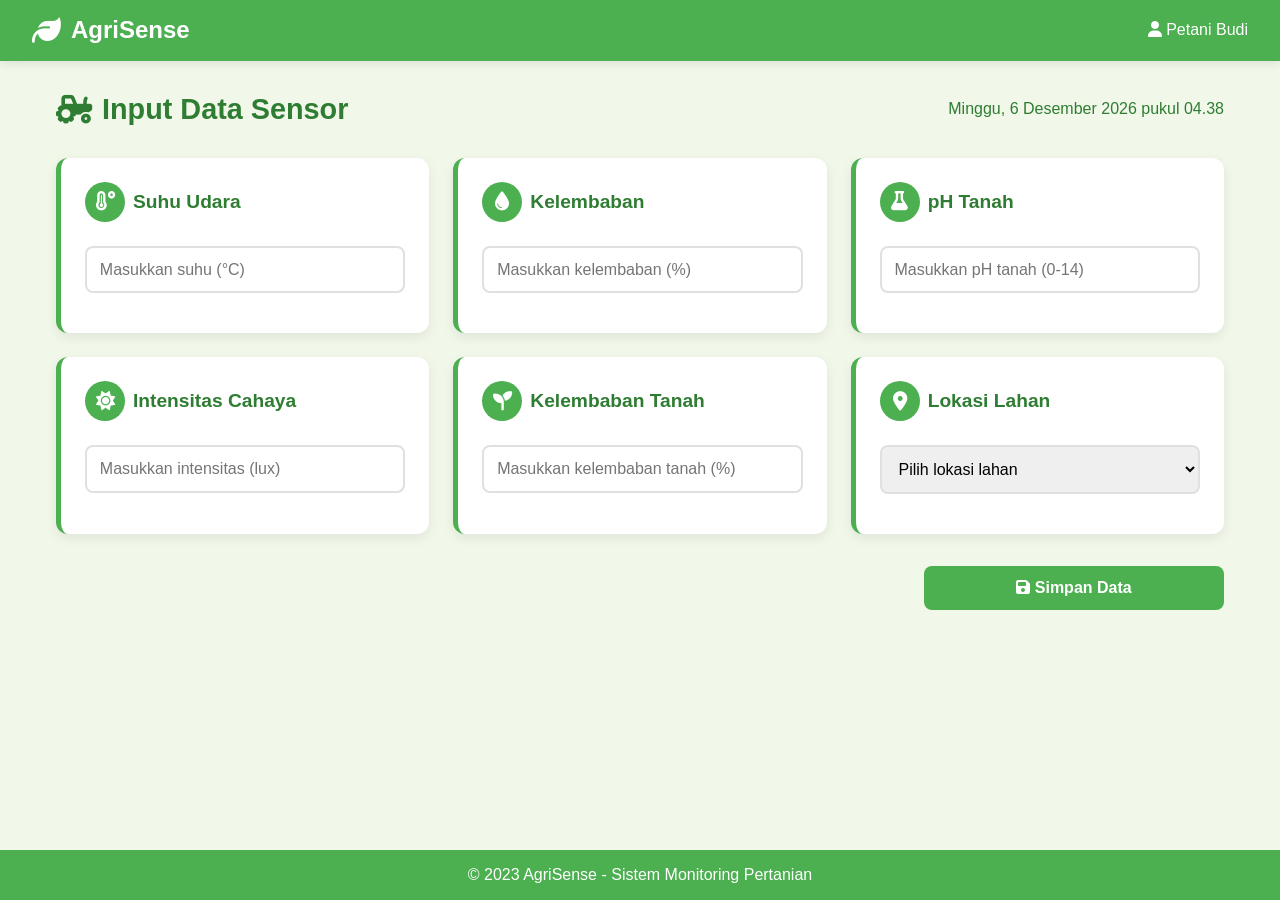
==== public/sensor.html @ 5c790355 "fix logo, add form sensor" ====
<!DOCTYPE html>
<html lang="id">
<head>
    <meta charset="UTF-8">
    <meta name="viewport" content="width=device-width, initial-scale=1.0">
    <title>AgriSense - Input Data Sensor</title>
    <link rel="stylesheet" href="https://cdnjs.cloudflare.com/ajax/libs/font-awesome/6.4.0/css/all.min.css">
    <style>
        :root {
            --primary: #4CAF50;
            --primary-dark: #388E3C;
            --secondary: #8BC34A;
            --background: #F1F8E9;
            --card-bg: #FFFFFF;
            --text: #2E7D32;
            --text-light: #81C784;
            --error: #F44336;
        }
        
        * {
            margin: 0;
            padding: 0;
            box-sizing: border-box;
            font-family: 'Segoe UI', Tahoma, Geneva, Verdana, sans-serif;
        }
        
        body {
            background-color: var(--background);
            color: var(--text);
            background-image: url('https://images.unsplash.com/photo-1500382017468-9049fed747ef?ixlib=rb-1.2.1&auto=format&fit=crop&w=1350&q=80');
            background-size: cover;
            background-position: center;
            background-attachment: fixed;
            min-height: 100vh;
            display: flex;
            flex-direction: column;
        }
        
        .overlay {
            background-color: rgba(241, 248, 233, 0.9);
            min-height: 100vh;
            display: flex;
            flex-direction: column;
        }
        
        header {
            background-color: var(--primary);
            color: white;
            padding: 1rem 2rem;
            display: flex;
            justify-content: space-between;
            align-items: center;
            box-shadow: 0 2px 10px rgba(0,0,0,0.1);
        }
        
        .logo {
            display: flex;
            align-items: center;
            gap: 10px;
        }
        
        .logo i {
            font-size: 1.8rem;
        }
        
        .logo h1 {
            font-size: 1.5rem;
            font-weight: 600;
        }
        
        .container {
            max-width: 1200px;
            margin: 2rem auto;
            padding: 0 1rem;
            flex: 1;
            width: 100%;
        }
        
        .dashboard-title {
            display: flex;
            justify-content: space-between;
            align-items: center;
            margin-bottom: 2rem;
        }
        
        .dashboard-title h2 {
            font-size: 1.8rem;
            color: var(--text);
            display: flex;
            align-items: center;
            gap: 10px;
        }
        
        .card-grid {
            display: grid;
            grid-template-columns: repeat(auto-fit, minmax(300px, 1fr));
            gap: 1.5rem;
        }
        
        .sensor-card {
            background-color: var(--card-bg);
            border-radius: 12px;
            padding: 1.5rem;
            box-shadow: 0 4px 12px rgba(0,0,0,0.08);
            transition: transform 0.3s ease;
            border-left: 5px solid var(--primary);
        }
        
        .sensor-card:hover {
            transform: translateY(-5px);
            box-shadow: 0 8px 16px rgba(0,0,0,0.12);
        }
        
        .sensor-header {
            display: flex;
            justify-content: space-between;
            align-items: center;
            margin-bottom: 1rem;
        }
        
        .sensor-title {
            font-size: 1.2rem;
            font-weight: 600;
            color: var(--text);
            display: flex;
            align-items: center;
            gap: 8px;
        }
        
        .sensor-icon {
            width: 40px;
            height: 40px;
            border-radius: 50%;
            background-color: var(--primary);
            color: white;
            display: flex;
            align-items: center;
            justify-content: center;
            font-size: 1.2rem;
        }
        
        .sensor-value {
            font-size: 2rem;
            font-weight: 700;
            color: var(--primary-dark);
            margin: 1rem 0;
            display: flex;
            align-items: flex-end;
        }
        
        .sensor-unit {
            font-size: 1rem;
            color: var(--text-light);
            margin-left: 5px;
            font-weight: 400;
        }
        
        .sensor-input {
            width: 100%;
            padding: 0.8rem;
            border: 2px solid #E0E0E0;
            border-radius: 8px;
            font-size: 1rem;
            margin-top: 0.5rem;
            transition: all 0.3s ease;
        }
        
        .sensor-input:focus {
            border-color: var(--primary);
            outline: none;
            box-shadow: 0 0 0 3px rgba(76, 175, 80, 0.2);
        }
        
        .btn {
            padding: 0.8rem 1.5rem;
            border: none;
            border-radius: 8px;
            font-size: 1rem;
            font-weight: 600;
            cursor: pointer;
            transition: all 0.3s ease;
            display: inline-flex;
            align-items: center;
            justify-content: center;
            gap: 8px;
        }
        
        .btn-primary {
            background-color: var(--primary);
            color: white;
        }
        
        .btn-primary:hover {
            background-color: var(--primary-dark);
            transform: translateY(-2px);
        }
        
        .btn-block {
            display: block;
            width: 100%;
        }
        
        .notification {
            margin-top: 0.5rem;
            font-size: 0.9rem;
            padding: 0.5rem;
            border-radius: 4px;
            display: none;
        }
        
        .notification.show {
            display: block;
        }
        
        .success {
            background-color: #E8F5E9;
            color: var(--primary-dark);
            border-left: 4px solid var(--primary);
        }
        
        .error {
            background-color: #FFEBEE;
            color: var(--error);
            border-left: 4px solid var(--error);
        }
        
        footer {
            background-color: var(--primary);
            color: white;
            text-align: center;
            padding: 1rem;
            margin-top: auto;
        }
        
        @media (max-width: 768px) {
            .card-grid {
                grid-template-columns: 1fr;
            }
            
            header {
                flex-direction: column;
                gap: 1rem;
                padding: 1rem;
            }
        }
    </style>
</head>
<body>
    <div class="overlay">
        <header>
            <div class="logo">
                <i class="fas fa-leaf"></i>
                <h1>AgriSense</h1>
            </div>
            <div class="user-info">
                <span><i class="fas fa-user"></i> Petani Budi</span>
            </div>
        </header>
        
        <div class="container">
            <div class="dashboard-title">
                <h2><i class="fas fa-tractor"></i> Input Data Sensor</h2>
                <div class="date-time">
                    <span id="current-date"></span>
                </div>
            </div>
            
            <form id="sensor-form">
                <div class="card-grid">
                    <!-- Sensor Suhu -->
                    <div class="sensor-card">
                        <div class="sensor-header">
                            <div class="sensor-title">
                                <div class="sensor-icon">
                                    <i class="fas fa-temperature-high"></i>
                                </div>
                                <span>Suhu Udara</span>
                            </div>
                        </div>
                        
                        <div class="sensor-value">
                            <input type="number" id="temperature" class="sensor-input" placeholder="Masukkan suhu (°C)" step="0.1" required>
                        </div>
                        
                        <div id="temp-notification" class="notification"></div>
                    </div>
                    
                    <!-- Sensor Kelembaban -->
                    <div class="sensor-card">
                        <div class="sensor-header">
                            <div class="sensor-title">
                                <div class="sensor-icon">
                                    <i class="fas fa-tint"></i>
                                </div>
                                <span>Kelembaban</span>
                            </div>
                        </div>
                        
                        <div class="sensor-value">
                            <input type="number" id="humidity" class="sensor-input" placeholder="Masukkan kelembaban (%)" min="0" max="100" required>
                        </div>
                        
                        <div id="humidity-notification" class="notification"></div>
                    </div>
                    
                    <!-- Sensor pH Tanah -->
                    <div class="sensor-card">
                        <div class="sensor-header">
                            <div class="sensor-title">
                                <div class="sensor-icon">
                                    <i class="fas fa-flask"></i>
                                </div>
                                <span>pH Tanah</span>
                            </div>
                        </div>
                        
                        <div class="sensor-value">
                            <input type="number" id="ph" class="sensor-input" placeholder="Masukkan pH tanah (0-14)" min="0" max="14" step="0.1" required>
                        </div>
                        
                        <div id="ph-notification" class="notification"></div>
                    </div>
                    
                    <!-- Sensor Cahaya -->
                    <div class="sensor-card">
                        <div class="sensor-header">
                            <div class="sensor-title">
                                <div class="sensor-icon">
                                    <i class="fas fa-sun"></i>
                                </div>
                                <span>Intensitas Cahaya</span>
                            </div>
                        </div>
                        
                        <div class="sensor-value">
                            <input type="number" id="light" class="sensor-input" placeholder="Masukkan intensitas (lux)" min="0" required>
                        </div>
                        
                        <div id="light-notification" class="notification"></div>
                    </div>
                    
                    <!-- Sensor Kelembaban Tanah -->
                    <div class="sensor-card">
                        <div class="sensor-header">
                            <div class="sensor-title">
                                <div class="sensor-icon">
                                    <i class="fas fa-seedling"></i>
                                </div>
                                <span>Kelembaban Tanah</span>
                            </div>
                        </div>
                        
                        <div class="sensor-value">
                            <input type="number" id="soil-moisture" class="sensor-input" placeholder="Masukkan kelembaban tanah (%)" min="0" max="100" required>
                        </div>
                        
                        <div id="soil-notification" class="notification"></div>
                    </div>
                    
                    <!-- Lokasi -->
                    <div class="sensor-card">
                        <div class="sensor-header">
                            <div class="sensor-title">
                                <div class="sensor-icon">
                                    <i class="fas fa-map-marker-alt"></i>
                                </div>
                                <span>Lokasi Lahan</span>
                            </div>
                        </div>
                        
                        <div class="sensor-value">
                            <select id="location" class="sensor-input" required>
                                <option value="">Pilih lokasi lahan</option>
                                <option value="Lahan Utara">Lahan Utara</option>
                                <option value="Lahan Selatan">Lahan Selatan</option>
                                <option value="Lahan Timur">Lahan Timur</option>
                                <option value="Lahan Barat">Lahan Barat</option>
                                <option value="Rumah Kaca">Rumah Kaca</option>
                            </select>
                        </div>
                        
                        <div id="location-notification" class="notification"></div>
                    </div>
                </div>
                
                <div style="margin-top: 2rem; max-width: 300px; margin-left: auto;">
                    <button type="submit" class="btn btn-primary btn-block">
                        <i class="fas fa-save"></i> Simpan Data
                    </button>
                </div>
            </form>
        </div>
        
        <footer>
            <p>&copy; 2023 AgriSense - Sistem Monitoring Pertanian</p>
        </footer>
    </div>

    <script>
        // Update tanggal dan waktu
        function updateDateTime() {
            const now = new Date();
            const options = { 
                weekday: 'long', 
                year: 'numeric', 
                month: 'long', 
                day: 'numeric',
                hour: '2-digit',
                minute: '2-digit'
            };
            document.getElementById('current-date').textContent = now.toLocaleDateString('id-ID', options);
        }
        
        setInterval(updateDateTime, 1000);
        updateDateTime();
        
        // Validasi form
        document.getElementById('sensor-form').addEventListener('submit', function(e) {
            e.preventDefault();
            let isValid = true;
            
            // Validasi suhu
            const tempInput = document.getElementById('temperature');
            const tempNotification = document.getElementById('temp-notification');
            if (!tempInput.value) {
                tempNotification.textContent = 'Harap masukkan suhu udara';
                tempNotification.className = 'notification error show';
                isValid = false;
            } else {
                tempNotification.className = 'notification';
            }
            
            // Validasi kelembaban
            const humidityInput = document.getElementById('humidity');
            const humidityNotification = document.getElementById('humidity-notification');
            if (!humidityInput.value) {
                humidityNotification.textContent = 'Harap masukkan kelembaban udara';
                humidityNotification.className = 'notification error show';
                isValid = false;
            } else if (humidityInput.value < 0 || humidityInput.value > 100) {
                humidityNotification.textContent = 'Kelembaban harus antara 0-100%';
                humidityNotification.className = 'notification error show';
                isValid = false;
            } else {
                humidityNotification.className = 'notification';
            }
            
            // Validasi pH tanah
            const phInput = document.getElementById('ph');
            const phNotification = document.getElementById('ph-notification');
            if (!phInput.value) {
                phNotification.textContent = 'Harap masukkan pH tanah';
                phNotification.className = 'notification error show';
                isValid = false;
            } else if (phInput.value < 0 || phInput.value > 14) {
                phNotification.textContent = 'pH harus antara 0-14';
                phNotification.className = 'notification error show';
                isValid = false;
            } else {
                phNotification.className = 'notification';
            }
            
            // Validasi intensitas cahaya
            const lightInput = document.getElementById('light');
            const lightNotification = document.getElementById('light-notification');
            if (!lightInput.value) {
                lightNotification.textContent = 'Harap masukkan intensitas cahaya';
                lightNotification.className = 'notification error show';
                isValid = false;
            } else if (lightInput.value < 0) {
                lightNotification.textContent = 'Intensitas cahaya tidak boleh negatif';
                lightNotification.className = 'notification error show';
                isValid = false;
            } else {
                lightNotification.className = 'notification';
            }
            
            // Validasi kelembaban tanah
            const soilInput = document.getElementById('soil-moisture');
            const soilNotification = document.getElementById('soil-notification');
            if (!soilInput.value) {
                soilNotification.textContent = 'Harap masukkan kelembaban tanah';
                soilNotification.className = 'notification error show';
                isValid = false;
            } else if (soilInput.value < 0 || soilInput.value > 100) {
                soilNotification.textContent = 'Kelembaban tanah harus antara 0-100%';
                soilNotification.className = 'notification error show';
                isValid = false;
            } else {
                soilNotification.className = 'notification';
            }
            
            // Validasi lokasi
            const locationInput = document.getElementById('location');
            const locationNotification = document.getElementById('location-notification');
            if (!locationInput.value) {
                locationNotification.textContent = 'Harap pilih lokasi lahan';
                locationNotification.className = 'notification error show';
                isValid = false;
            } else {
                locationNotification.className = 'notification';
            }
            
            // Jika semua valid, tampilkan notifikasi sukses
            if (isValid) {
                alert('Data sensor berhasil disimpan!');
                this.reset();
                
                // Tampilkan notifikasi sukses di semua field
                const notifications = document.querySelectorAll('.notification');
                notifications.forEach(notif => {
                    notif.textContent = '✓ Data valid';
                    notif.className = 'notification success show';
                    setTimeout(() => {
                        notif.className = 'notification';
                    }, 3000);
                });
            }
        });
        
        // Validasi real-time untuk setiap input
        document.querySelectorAll('.sensor-input').forEach(input => {
            input.addEventListener('input', function() {
                const notificationId = this.id + '-notification';
                const notification = document.getElementById(notificationId);
                
                if (notification) {
                    notification.className = 'notification';
                }
            });
        });
    </script>
</body>
</html>
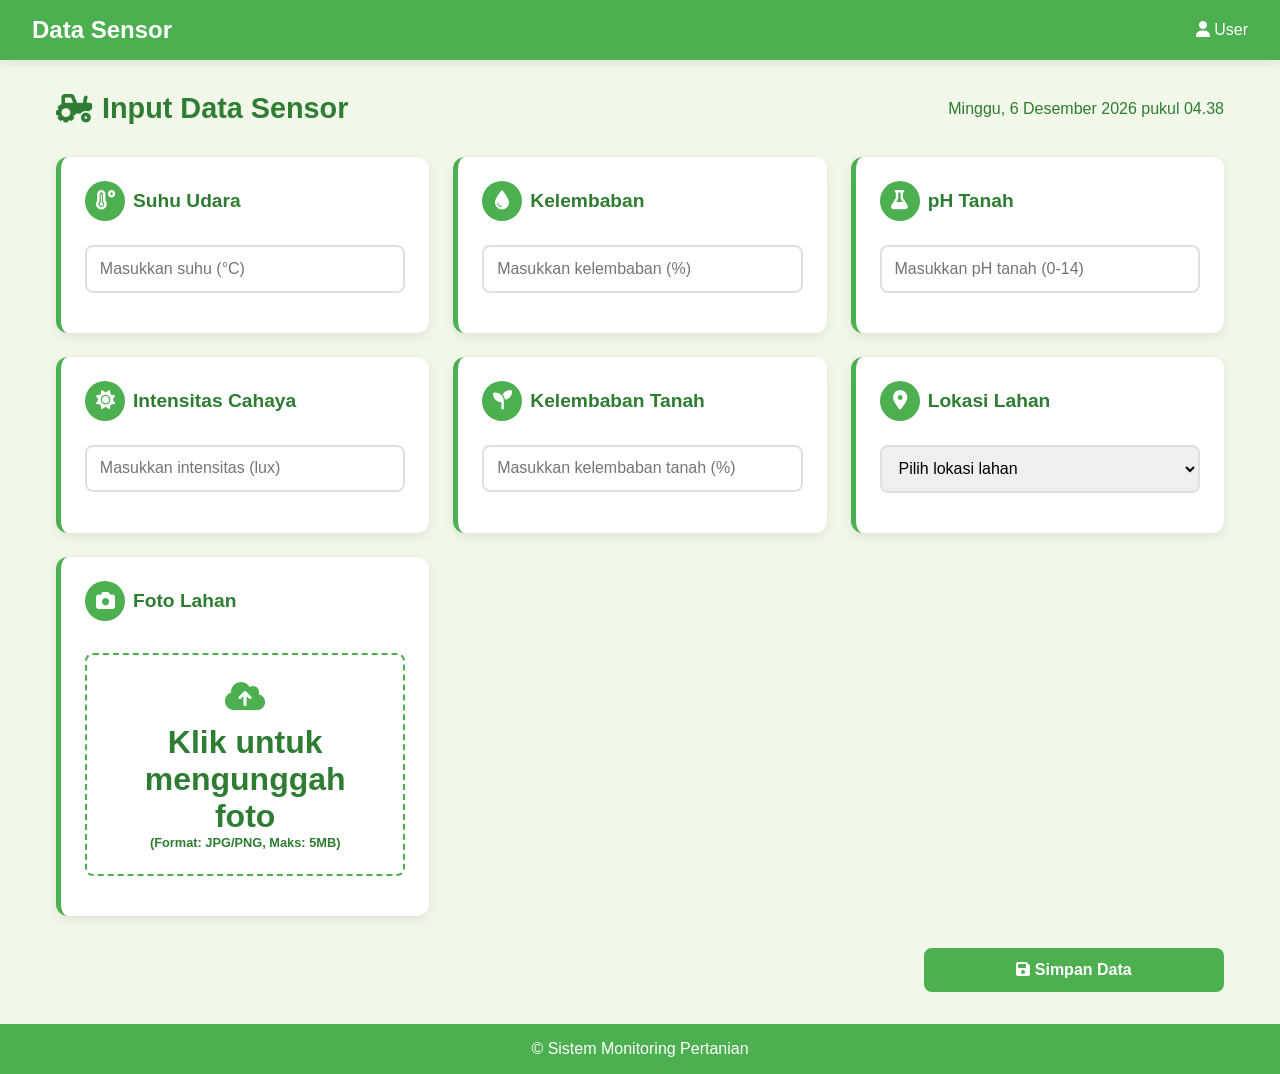
==== commit c7968889: "form sensor: add input image, fix responsiv" ====
--- a/public/sensor.html
+++ b/public/sensor.html
@@ -3,257 +3,22 @@
 <head>
     <meta charset="UTF-8">
     <meta name="viewport" content="width=device-width, initial-scale=1.0">
-    <title>AgriSense - Input Data Sensor</title>
+    <title> Input Data Sensor</title>
     <link rel="stylesheet" href="https://cdnjs.cloudflare.com/ajax/libs/font-awesome/6.4.0/css/all.min.css">
+    <link rel="stylesheet" href="/src/style/form-sensor.css">
     <style>
-        :root {
-            --primary: #4CAF50;
-            --primary-dark: #388E3C;
-            --secondary: #8BC34A;
-            --background: #F1F8E9;
-            --card-bg: #FFFFFF;
-            --text: #2E7D32;
-            --text-light: #81C784;
-            --error: #F44336;
-        }
-        
-        * {
-            margin: 0;
-            padding: 0;
-            box-sizing: border-box;
-            font-family: 'Segoe UI', Tahoma, Geneva, Verdana, sans-serif;
-        }
-        
-        body {
-            background-color: var(--background);
-            color: var(--text);
-            background-image: url('https://images.unsplash.com/photo-1500382017468-9049fed747ef?ixlib=rb-1.2.1&auto=format&fit=crop&w=1350&q=80');
-            background-size: cover;
-            background-position: center;
-            background-attachment: fixed;
-            min-height: 100vh;
-            display: flex;
-            flex-direction: column;
-        }
-        
-        .overlay {
-            background-color: rgba(241, 248, 233, 0.9);
-            min-height: 100vh;
-            display: flex;
-            flex-direction: column;
-        }
-        
-        header {
-            background-color: var(--primary);
-            color: white;
-            padding: 1rem 2rem;
-            display: flex;
-            justify-content: space-between;
-            align-items: center;
-            box-shadow: 0 2px 10px rgba(0,0,0,0.1);
-        }
-        
-        .logo {
-            display: flex;
-            align-items: center;
-            gap: 10px;
-        }
-        
-        .logo i {
-            font-size: 1.8rem;
-        }
-        
-        .logo h1 {
-            font-size: 1.5rem;
-            font-weight: 600;
-        }
-        
-        .container {
-            max-width: 1200px;
-            margin: 2rem auto;
-            padding: 0 1rem;
-            flex: 1;
-            width: 100%;
-        }
-        
-        .dashboard-title {
-            display: flex;
-            justify-content: space-between;
-            align-items: center;
-            margin-bottom: 2rem;
-        }
-        
-        .dashboard-title h2 {
-            font-size: 1.8rem;
-            color: var(--text);
-            display: flex;
-            align-items: center;
-            gap: 10px;
-        }
-        
-        .card-grid {
-            display: grid;
-            grid-template-columns: repeat(auto-fit, minmax(300px, 1fr));
-            gap: 1.5rem;
-        }
-        
-        .sensor-card {
-            background-color: var(--card-bg);
-            border-radius: 12px;
-            padding: 1.5rem;
-            box-shadow: 0 4px 12px rgba(0,0,0,0.08);
-            transition: transform 0.3s ease;
-            border-left: 5px solid var(--primary);
-        }
-        
-        .sensor-card:hover {
-            transform: translateY(-5px);
-            box-shadow: 0 8px 16px rgba(0,0,0,0.12);
-        }
-        
-        .sensor-header {
-            display: flex;
-            justify-content: space-between;
-            align-items: center;
-            margin-bottom: 1rem;
-        }
-        
-        .sensor-title {
-            font-size: 1.2rem;
-            font-weight: 600;
-            color: var(--text);
-            display: flex;
-            align-items: center;
-            gap: 8px;
-        }
-        
-        .sensor-icon {
-            width: 40px;
-            height: 40px;
-            border-radius: 50%;
-            background-color: var(--primary);
-            color: white;
-            display: flex;
-            align-items: center;
-            justify-content: center;
-            font-size: 1.2rem;
-        }
-        
-        .sensor-value {
-            font-size: 2rem;
-            font-weight: 700;
-            color: var(--primary-dark);
-            margin: 1rem 0;
-            display: flex;
-            align-items: flex-end;
-        }
-        
-        .sensor-unit {
-            font-size: 1rem;
-            color: var(--text-light);
-            margin-left: 5px;
-            font-weight: 400;
-        }
-        
-        .sensor-input {
-            width: 100%;
-            padding: 0.8rem;
-            border: 2px solid #E0E0E0;
-            border-radius: 8px;
-            font-size: 1rem;
-            margin-top: 0.5rem;
-            transition: all 0.3s ease;
-        }
-        
-        .sensor-input:focus {
-            border-color: var(--primary);
-            outline: none;
-            box-shadow: 0 0 0 3px rgba(76, 175, 80, 0.2);
-        }
-        
-        .btn {
-            padding: 0.8rem 1.5rem;
-            border: none;
-            border-radius: 8px;
-            font-size: 1rem;
-            font-weight: 600;
-            cursor: pointer;
-            transition: all 0.3s ease;
-            display: inline-flex;
-            align-items: center;
-            justify-content: center;
-            gap: 8px;
-        }
-        
-        .btn-primary {
-            background-color: var(--primary);
-            color: white;
-        }
-        
-        .btn-primary:hover {
-            background-color: var(--primary-dark);
-            transform: translateY(-2px);
-        }
-        
-        .btn-block {
-            display: block;
-            width: 100%;
-        }
-        
-        .notification {
-            margin-top: 0.5rem;
-            font-size: 0.9rem;
-            padding: 0.5rem;
-            border-radius: 4px;
-            display: none;
-        }
-        
-        .notification.show {
-            display: block;
-        }
-        
-        .success {
-            background-color: #E8F5E9;
-            color: var(--primary-dark);
-            border-left: 4px solid var(--primary);
-        }
-        
-        .error {
-            background-color: #FFEBEE;
-            color: var(--error);
-            border-left: 4px solid var(--error);
-        }
-        
-        footer {
-            background-color: var(--primary);
-            color: white;
-            text-align: center;
-            padding: 1rem;
-            margin-top: auto;
-        }
-        
-        @media (max-width: 768px) {
-            .card-grid {
-                grid-template-columns: 1fr;
-            }
-            
-            header {
-                flex-direction: column;
-                gap: 1rem;
-                padding: 1rem;
-            }
-        }
+
     </style>
 </head>
 <body>
     <div class="overlay">
         <header>
             <div class="logo">
-                <i class="fas fa-leaf"></i>
-                <h1>AgriSense</h1>
+                <!-- <i class="fas fa-leaf"></i> -->
+                <h1>Data Sensor</h1>
             </div>
             <div class="user-info">
-                <span><i class="fas fa-user"></i> Petani Budi</span>
+                <span><i class="fas fa-user"></i> User</span>
             </div>
         </header>
         
@@ -381,6 +146,32 @@
                         
                         <div id="location-notification" class="notification"></div>
                     </div>
+                    
+                    <!-- Foto Lahan -->
+                    <div class="sensor-card">
+                        <div class="sensor-header">
+                            <div class="sensor-title">
+                                <div class="sensor-icon">
+                                    <i class="fas fa-camera"></i>
+                                </div>
+                                <span>Foto Lahan</span>
+                            </div>
+                        </div>
+                        
+                        <div class="sensor-value">
+                            <input type="file" id="photo" class="file-input" accept="image/*" capture="environment">
+                            <label for="photo" class="upload-area">
+                                <div class="upload-icon">
+                                    <i class="fas fa-cloud-upload-alt"></i>
+                                </div>
+                                <div class="upload-text">Klik untuk mengunggah foto</div>
+                                <div class="upload-text" style="font-size: 0.8rem;">(Format: JPG/PNG, Maks: 5MB)</div>
+                            </label>
+                            <img id="photo-preview" class="photo-preview" alt="Preview foto lahan">
+                        </div>
+                        
+                        <div id="photo-notification" class="notification"></div>
+                    </div>
                 </div>
                 
                 <div style="margin-top: 2rem; max-width: 300px; margin-left: auto;">
@@ -392,7 +183,7 @@
         </div>
         
         <footer>
-            <p>&copy; 2023 AgriSense - Sistem Monitoring Pertanian</p>
+            <p>&copy; Sistem Monitoring Pertanian</p>
         </footer>
     </div>
 
@@ -414,6 +205,39 @@
         setInterval(updateDateTime, 1000);
         updateDateTime();
         
+        // Photo upload preview
+        document.getElementById('photo').addEventListener('change', function(e) {
+            const file = e.target.files[0];
+            const preview = document.getElementById('photo-preview');
+            const notification = document.getElementById('photo-notification');
+            
+            if (file) {
+                // Check file size (max 5MB)
+                if (file.size > 5 * 1024 * 1024) {
+                    notification.textContent = 'Ukuran file terlalu besar (maks 5MB)';
+                    notification.className = 'notification error show';
+                    this.value = '';
+                    return;
+                }
+                
+                // Check file type
+                if (!file.type.match('image.*')) {
+                    notification.textContent = 'Format file tidak didukung (hanya gambar)';
+                    notification.className = 'notification error show';
+                    this.value = '';
+                    return;
+                }
+                
+                const reader = new FileReader();
+                reader.onload = function(e) {
+                    preview.src = e.target.result;
+                    preview.style.display = 'block';
+                    notification.className = 'notification';
+                }
+                reader.readAsDataURL(file);
+            }
+        });
+        
         // Validasi form
         document.getElementById('sensor-form').addEventListener('submit', function(e) {
             e.preventDefault();
@@ -501,12 +325,27 @@
                 locationNotification.className = 'notification';
             }
             
+            // Validasi foto
+            const photoInput = document.getElementById('photo');
+            const photoNotification = document.getElementById('photo-notification');
+    
+            /* if (!photoInput.files || photoInput.files.length === 0) {
+                photoNotification.textContent = 'Harap unggah foto lahan';
+                photoNotification.className = 'notification error show';
+                isValid = false;
+            } else {
+                photoNotification.className = 'notification';
+            } */
+            
             // Jika semua valid, tampilkan notifikasi sukses
             if (isValid) {
                 alert('Data sensor berhasil disimpan!');
-                this.reset();
-                
-                // Tampilkan notifikasi sukses di semua field
+                
+                // reset form
+                // this.reset();
+                // document.getElementById('photo-preview').style.display = 'none';
+                
+
                 const notifications = document.querySelectorAll('.notification');
                 notifications.forEach(notif => {
                     notif.textContent = '✓ Data valid';
@@ -517,8 +356,8 @@
                 });
             }
         });
-        
-        // Validasi real-time untuk setiap input
+
+
         document.querySelectorAll('.sensor-input').forEach(input => {
             input.addEventListener('input', function() {
                 const notificationId = this.id + '-notification';
--- a/src/style/form-sensor.css
+++ b/src/style/form-sensor.css
@@ -0,0 +1,276 @@
+        :root {
+            --primary: #4CAF50;
+            --primary-dark: #388E3C;
+            --secondary: #8BC34A;
+            --background: #F1F8E9;
+            --card-bg: #FFFFFF;
+            --text: #2E7D32;
+            --text-light: #81C784;
+            --error: #F44336;
+        }
+        
+        * {
+            margin: 0;
+            padding: 0;
+            box-sizing: border-box;
+            font-family: 'Segoe UI', Tahoma, Geneva, Verdana, sans-serif;
+        }
+        
+        body {
+            background-color: var(--background);
+            color: var(--text);
+            background-image: url('https://images.unsplash.com/photo-1500382017468-9049fed747ef?ixlib=rb-1.2.1&auto=format&fit=crop&w=1350&q=80');
+            background-size: cover;
+            background-position: center;
+            background-attachment: fixed;
+            min-height: 100vh;
+            display: flex;
+            flex-direction: column;
+        }
+        
+        .overlay {
+            background-color: rgba(241, 248, 233, 0.9);
+            min-height: 100vh;
+            display: flex;
+            flex-direction: column;
+        }
+        
+        header {
+            background-color: var(--primary);
+            color: white;
+            padding: 1rem 2rem;
+            display: flex;
+            justify-content: space-between;
+            align-items: center;
+            box-shadow: 0 2px 10px rgba(0,0,0,0.1);
+        }
+        
+        .logo {
+            display: flex;
+            align-items: center;
+            gap: 10px;
+        }
+        
+        .logo i {
+            font-size: 1.8rem;
+        }
+        
+        .logo h1 {
+            font-size: 1.5rem;
+            font-weight: 600;
+        }
+        
+        .container {
+            max-width: 1200px;
+            margin: 2rem auto;
+            padding: 0 1rem;
+            flex: 1;
+            width: 100%;
+        }
+        
+        .dashboard-title {
+            display: flex;
+            justify-content: space-between;
+            align-items: center;
+            margin-bottom: 2rem;
+        }
+        
+        .dashboard-title h2 {
+            font-size: 1.8rem;
+            color: var(--text);
+            display: flex;
+            align-items: center;
+            gap: 10px;
+        }
+        
+        .card-grid {
+            display: grid;
+            grid-template-columns: repeat(auto-fit, minmax(300px, 1fr));
+            gap: 1.5rem;
+        }
+        
+        .sensor-card {
+            background-color: var(--card-bg);
+            border-radius: 12px;
+            padding: 1.5rem;
+            box-shadow: 0 4px 12px rgba(0,0,0,0.08);
+            transition: transform 0.3s ease;
+            border-left: 5px solid var(--primary);
+        }
+        
+        .sensor-card:hover {
+            transform: translateY(-5px);
+            box-shadow: 0 8px 16px rgba(0,0,0,0.12);
+        }
+        
+        .sensor-header {
+            display: flex;
+            justify-content: space-between;
+            align-items: center;
+            margin-bottom: 1rem;
+        }
+        
+        .sensor-title {
+            font-size: 1.2rem;
+            font-weight: 600;
+            color: var(--text);
+            display: flex;
+            align-items: center;
+            gap: 8px;
+        }
+        
+        .sensor-icon {
+            width: 40px;
+            height: 40px;
+            border-radius: 50%;
+            background-color: var(--primary);
+            color: white;
+            display: flex;
+            align-items: center;
+            justify-content: center;
+            font-size: 1.2rem;
+        }
+        
+        .sensor-value {
+            font-size: 2rem;
+            font-weight: 700;
+            color: var(--primary-dark);
+            margin: 1rem 0;
+            display: flex;
+            align-items: flex-end;
+        }
+        
+        .sensor-unit {
+            font-size: 1rem;
+            color: var(--text-light);
+            margin-left: 5px;
+            font-weight: 400;
+        }
+        
+        .sensor-input {
+            width: 100%;
+            padding: 0.8rem;
+            border: 2px solid #E0E0E0;
+            border-radius: 8px;
+            font-size: 1rem;
+            margin-top: 0.5rem;
+            transition: all 0.3s ease;
+        }
+        
+        .sensor-input:focus {
+            border-color: var(--primary);
+            outline: none;
+            box-shadow: 0 0 0 3px rgba(76, 175, 80, 0.2);
+        }
+        
+        .btn {
+            padding: 0.8rem 1.5rem;
+            border: none;
+            border-radius: 8px;
+            font-size: 1rem;
+            font-weight: 600;
+            cursor: pointer;
+            transition: all 0.3s ease;
+            display: inline-flex;
+            align-items: center;
+            justify-content: center;
+            gap: 8px;
+        }
+        
+        .btn-primary {
+            background-color: var(--primary);
+            color: white;
+        }
+        
+        .btn-primary:hover {
+            background-color: var(--primary-dark);
+            transform: translateY(-2px);
+        }
+        
+        .btn-block {
+            display: block;
+            width: 100%;
+        }
+        
+        .notification {
+            margin-top: 0.5rem;
+            font-size: 0.9rem;
+            padding: 0.5rem;
+            border-radius: 4px;
+            display: none;
+        }
+        
+        .notification.show {
+            display: block;
+        }
+        
+        .success {
+            background-color: #E8F5E9;
+            color: var(--primary-dark);
+            border-left: 4px solid var(--primary);
+        }
+        
+        .error {
+            background-color: #FFEBEE;
+            color: var(--error);
+            border-left: 4px solid var(--error);
+        }
+        
+        footer {
+            background-color: var(--primary);
+            color: white;
+            text-align: center;
+            padding: 1rem;
+            margin-top: auto;
+        }
+        
+        /* Styles for photo upload */
+        .photo-preview {
+            width: 100%;
+            height: 200px;
+            object-fit: cover;
+            border-radius: 8px;
+            margin-top: 1rem;
+            display: none;
+            border: 2px dashed var(--primary);
+        }
+        
+        .upload-area {
+            border: 2px dashed var(--primary);
+            border-radius: 8px;
+            padding: 1.5rem;
+            text-align: center;
+            cursor: pointer;
+            transition: all 0.3s ease;
+            margin-top: 1rem;
+        }
+        
+        .upload-area:hover {
+            background-color: rgba(76, 175, 80, 0.1);
+        }
+        
+        .upload-icon {
+            font-size: 2rem;
+            color: var(--primary);
+            margin-bottom: 0.5rem;
+        }
+        
+        .upload-text {
+            color: var(--text);
+        }
+        
+        .file-input {
+            display: none;
+        }
+        
+        @media (max-width: 768px) {
+            .card-grid {
+                grid-template-columns: 1fr;
+            }
+            
+            header {
+                flex-direction: column;
+                gap: 1rem;
+                padding: 1rem;
+            }
+        }
